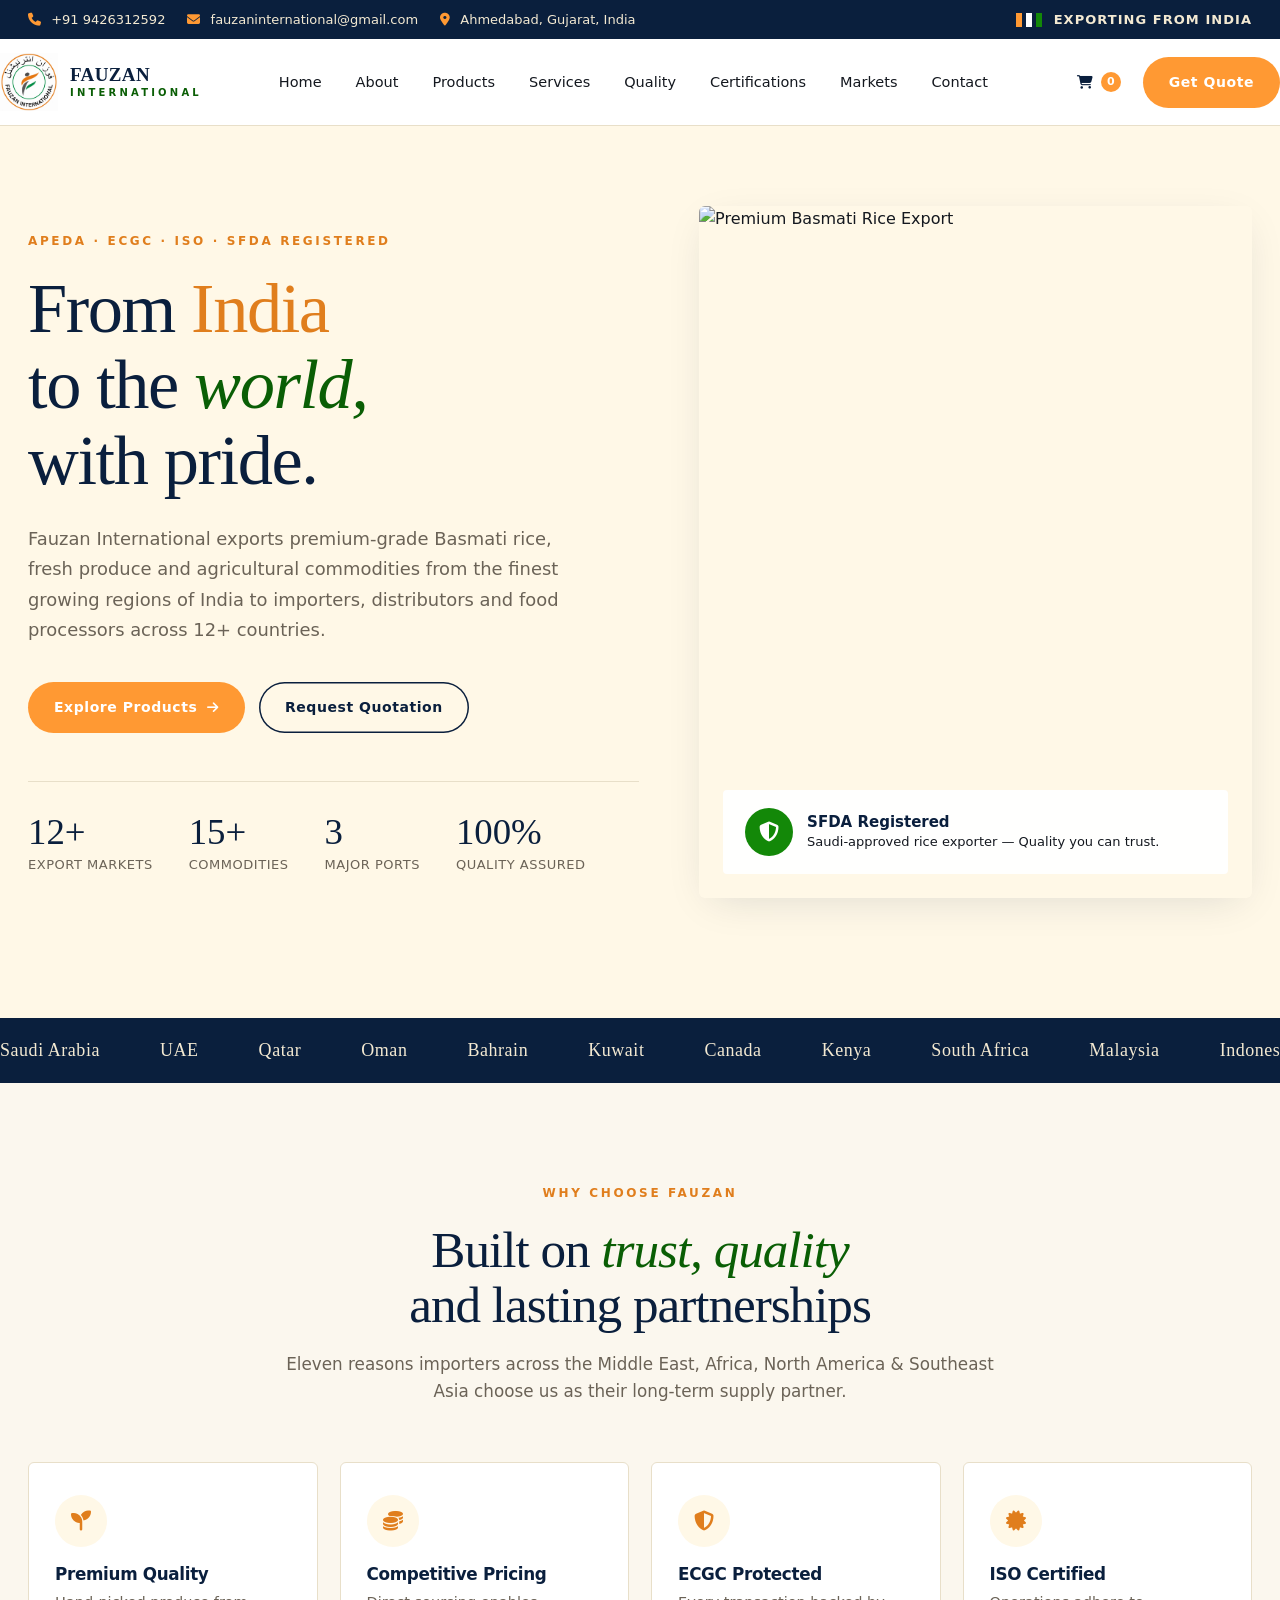
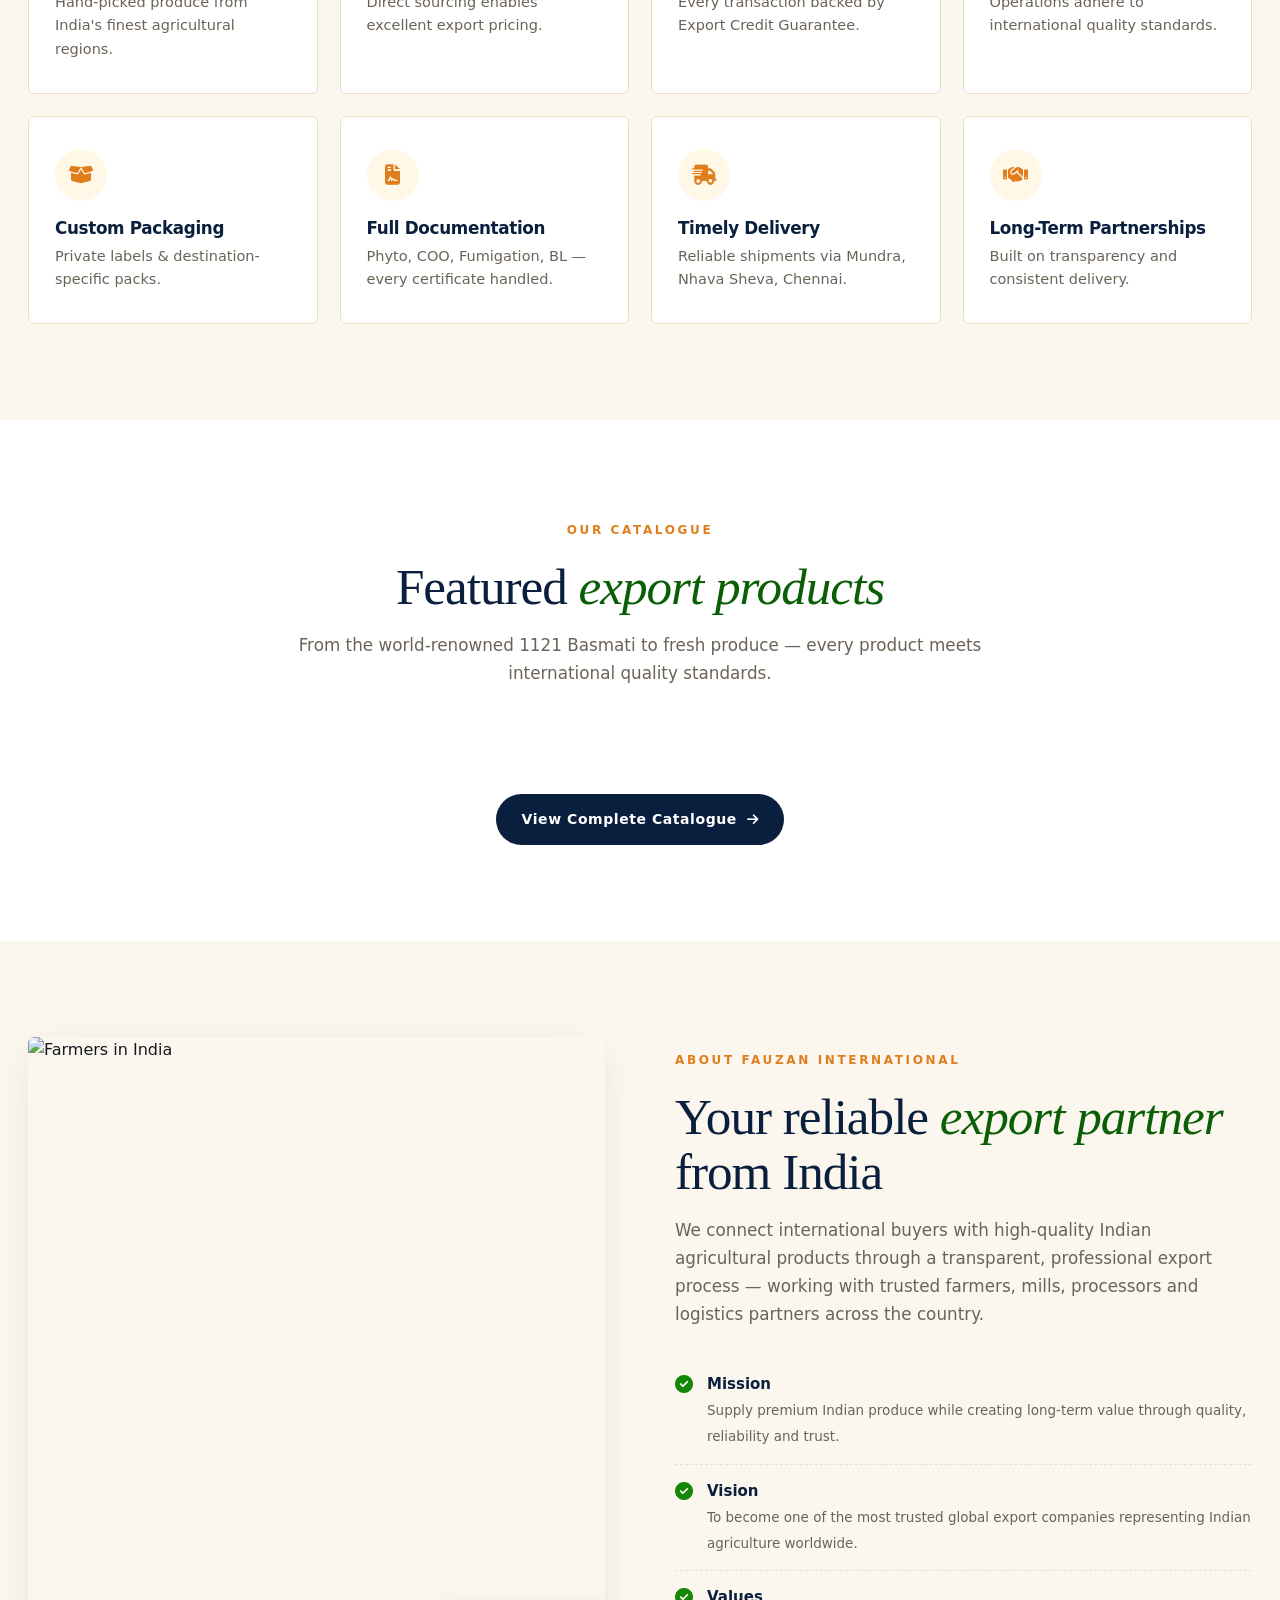
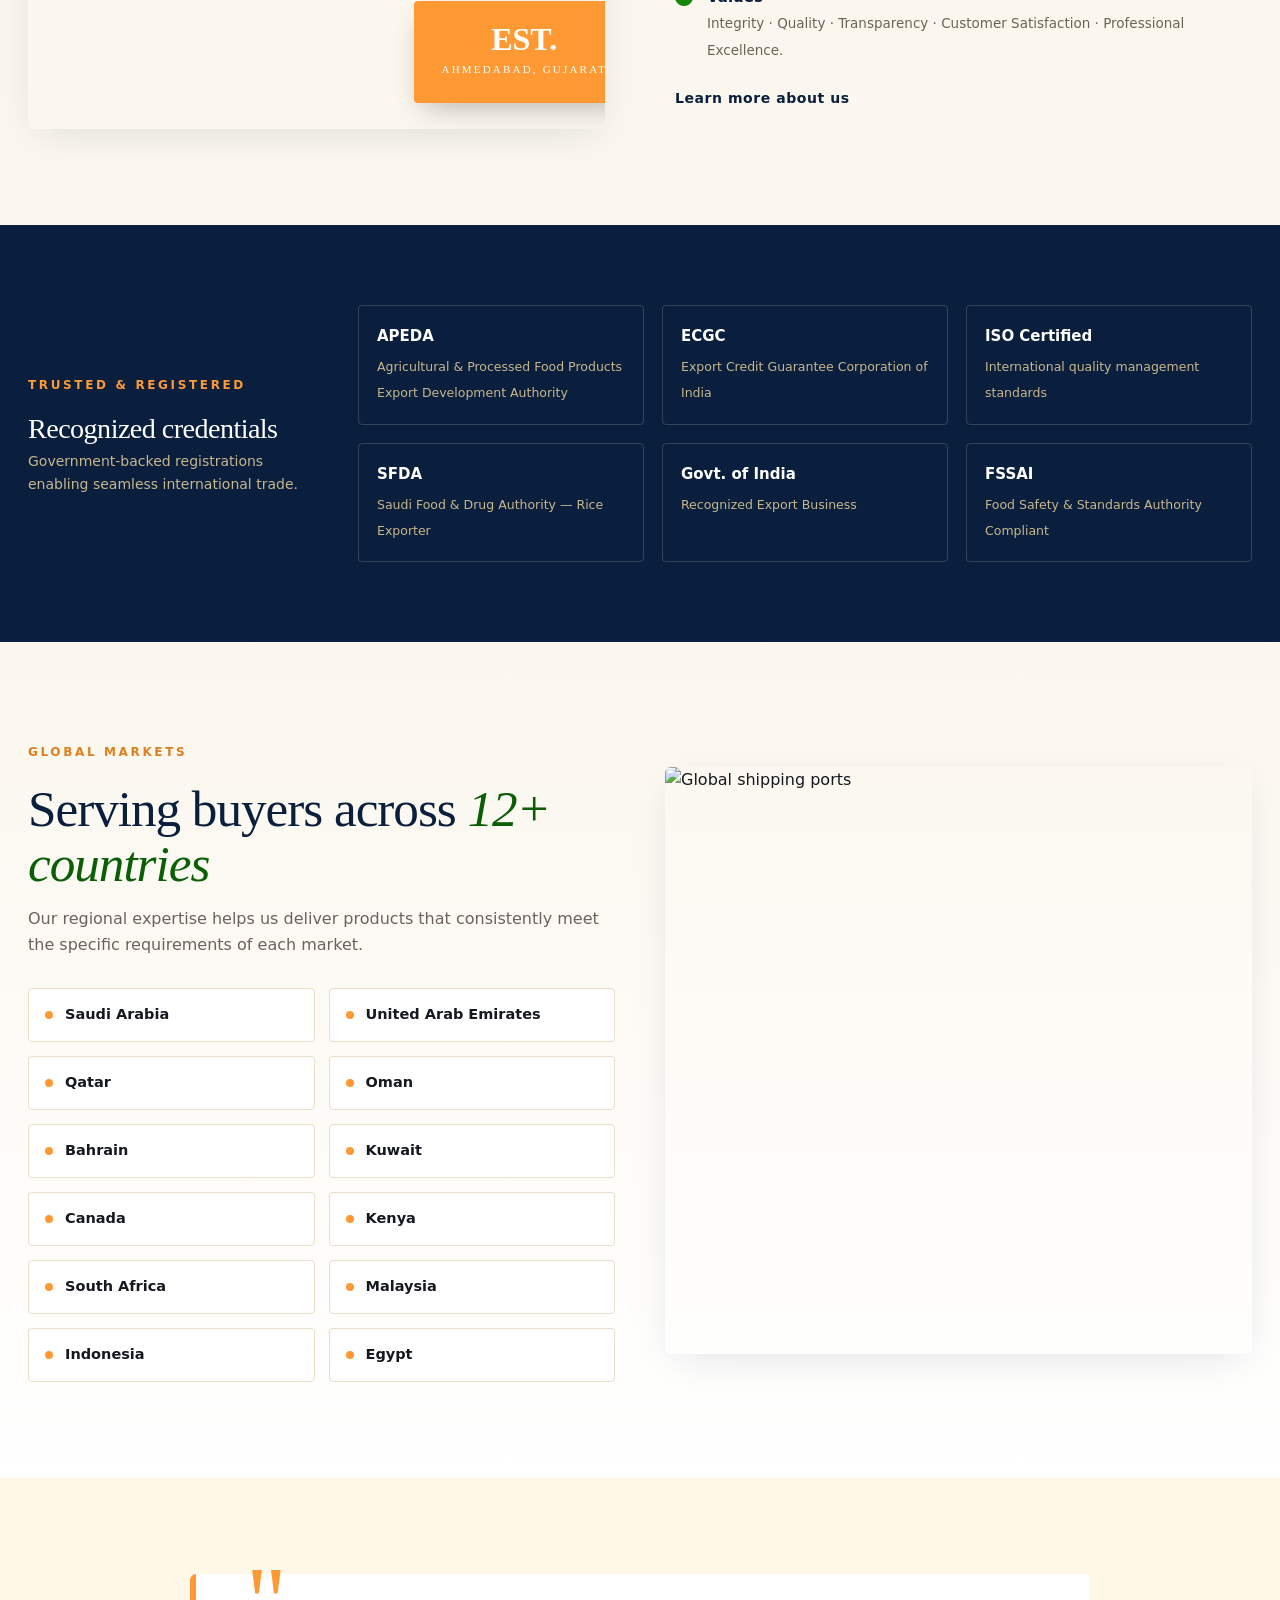
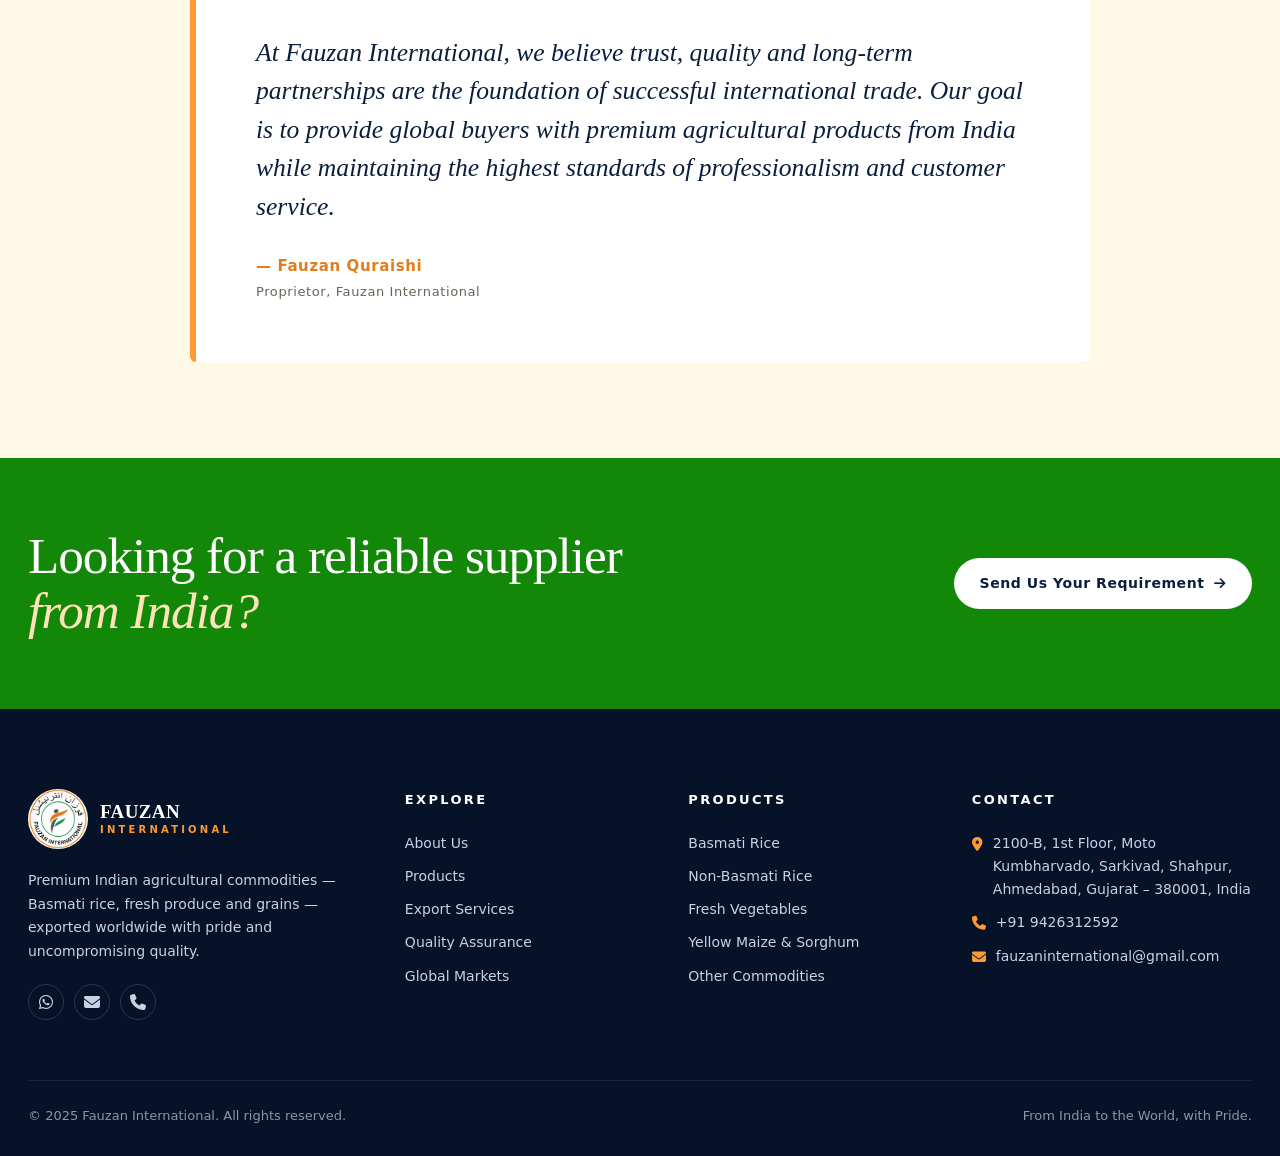
==== index.html @ 092c961b "Add files via upload" ====
<!DOCTYPE html>
<html lang="en">
<head>
<meta charset="UTF-8" />
<meta name="viewport" content="width=device-width, initial-scale=1.0" />
<title>Fauzan International — From India to the World, with Pride</title>
<meta name="description" content="Premium Indian agricultural commodities exporter — Basmati Rice, Onions, Maize, Sorghum, Chilli & more. APEDA, ECGC, ISO & SFDA registered." />
<link rel="icon" href="/logo.png" type="image/png" />
<link rel="preconnect" href="https://fonts.googleapis.com" />
<link rel="preconnect" href="https://fonts.gstatic.com" crossorigin />
<link rel="stylesheet" href="https://fonts.googleapis.com/css2?family=Fraunces:ital,opsz,wght@0,9..144,300..700;1,9..144,300..700&family=Outfit:wght@300;400;500;600;700&display=swap" />
<link rel="stylesheet" href="https://cdnjs.cloudflare.com/ajax/libs/font-awesome/6.5.1/css/all.min.css" />
<link rel="stylesheet" href="style.css" />
</head>
<body>

<!-- ============ TOP BAR ============ -->
<div class="topbar">
  <div class="container">
    <div class="topbar-info">
      <span><i class="fa-solid fa-phone"></i> +91 9426312592</span>
      <span><i class="fa-solid fa-envelope"></i> fauzaninternational@gmail.com</span>
      <span class="hide-sm"><i class="fa-solid fa-location-dot"></i> Ahmedabad, Gujarat, India</span>
    </div>
    <div class="topbar-flag">
      <span class="tri s"></span><span class="tri w"></span><span class="tri g"></span>
      <span style="margin-left:8px">EXPORTING FROM INDIA</span>
    </div>
  </div>
</div>

<!-- ============ HEADER ============ -->
<header class="header" data-testid="site-header">
  <nav class="nav container" aria-label="Primary">
    <a class="brand" href="index.html" data-testid="brand-link">
      <img src="logo.png" alt="Fauzan International Logo" />
      <span class="brand-text">
        <strong>FAUZAN</strong>
        <small>INTERNATIONAL</small>
      </span>
    </a>
    <ul class="nav-links" data-testid="nav-links">
      <li><a href="index.html" data-testid="nav-home">Home</a></li>
      <li><a href="about.html" data-testid="nav-about">About</a></li>
      <li><a href="products.html" data-testid="nav-products">Products</a></li>
      <li><a href="services.html" data-testid="nav-services">Services</a></li>
      <li><a href="quality.html" data-testid="nav-quality">Quality</a></li>
      <li><a href="certifications.html" data-testid="nav-certifications">Certifications</a></li>
      <li><a href="markets.html" data-testid="nav-markets">Markets</a></li>
      <li><a href="contact.html" data-testid="nav-contact">Contact</a></li>
    </ul>
    <div class="nav-cta">
      <a class="cart-btn" href="cart.html" data-testid="cart-link" aria-label="Cart">
        <i class="fa-solid fa-cart-shopping"></i>
        <span class="cart-count" data-cart-count>0</span>
      </a>
      <a href="contact.html" class="btn btn-primary" data-testid="header-cta">Get Quote</a>
      <button class="hamburger" aria-label="Open menu" data-testid="menu-toggle"><i class="fa-solid fa-bars"></i></button>
    </div>
  </nav>
</header>

<!-- ============ HERO ============ -->
<section class="hero" data-testid="hero-section">
  <div class="container hero-grid">
    <div class="reveal in">
      <span class="eyebrow">APEDA · ECGC · ISO · SFDA Registered</span>
      <h1>
        From <span class="under">India</span><br/>
        to the <span class="accent">world,</span><br/>
        with pride.
      </h1>
      <p class="hero-lead">
        Fauzan International exports premium-grade Basmati rice, fresh produce
        and agricultural commodities from the finest growing regions of India to importers,
        distributors and food processors across 12+ countries.
      </p>
      <div class="hero-actions">
        <a href="products.html" class="btn btn-primary" data-testid="hero-products-btn">
          Explore Products <i class="fa-solid fa-arrow-right"></i>
        </a>
        <a href="contact.html" class="btn btn-outline" data-testid="hero-quote-btn">
          Request Quotation
        </a>
      </div>
      <div class="hero-stats">
        <div class="stat"><strong>12+</strong><span>EXPORT MARKETS</span></div>
        <div class="stat"><strong>15+</strong><span>COMMODITIES</span></div>
        <div class="stat"><strong>3</strong><span>MAJOR PORTS</span></div>
        <div class="stat"><strong>100%</strong><span>QUALITY ASSURED</span></div>
      </div>
    </div>
    <div class="hero-visual reveal in">
      <img src="https://images.unsplash.com/photo-1586201375761-83865001e31c?w=900&q=80&auto=format&fit=crop" alt="Premium Basmati Rice Export" />
      <div class="hero-badge">
        <div class="seal"><i class="fa-solid fa-shield-halved"></i></div>
        <p><strong>SFDA Registered</strong>Saudi-approved rice exporter — Quality you can trust.</p>
      </div>
    </div>
  </div>
</section>

<!-- ============ MARQUEE ============ -->
<div class="hero-marquee" aria-hidden="true">
  <div class="hero-marquee-track">
    <span>Saudi Arabia</span><span>UAE</span><span>Qatar</span><span>Oman</span><span>Bahrain</span>
    <span>Kuwait</span><span>Canada</span><span>Kenya</span><span>South Africa</span><span>Malaysia</span>
    <span>Indonesia</span><span>Egypt</span>
    <span>Saudi Arabia</span><span>UAE</span><span>Qatar</span><span>Oman</span><span>Bahrain</span>
    <span>Kuwait</span><span>Canada</span><span>Kenya</span><span>South Africa</span><span>Malaysia</span>
    <span>Indonesia</span><span>Egypt</span>
  </div>
</div>

<!-- ============ WHY CHOOSE US ============ -->
<section data-testid="why-section">
  <div class="container">
    <div class="section-head reveal">
      <span class="eyebrow">Why Choose Fauzan</span>
      <h2>Built on <span class="italic-accent">trust, quality</span><br/>and lasting partnerships</h2>
      <p>Eleven reasons importers across the Middle East, Africa, North America & Southeast Asia choose us as their long-term supply partner.</p>
    </div>
    <div class="features">
      <div class="feature reveal"><div class="feature-icon"><i class="fa-solid fa-seedling"></i></div><h4>Premium Quality</h4><p>Hand-picked produce from India's finest agricultural regions.</p></div>
      <div class="feature reveal"><div class="feature-icon"><i class="fa-solid fa-coins"></i></div><h4>Competitive Pricing</h4><p>Direct sourcing enables excellent export pricing.</p></div>
      <div class="feature reveal"><div class="feature-icon"><i class="fa-solid fa-shield-halved"></i></div><h4>ECGC Protected</h4><p>Every transaction backed by Export Credit Guarantee.</p></div>
      <div class="feature reveal"><div class="feature-icon"><i class="fa-solid fa-certificate"></i></div><h4>ISO Certified</h4><p>Operations adhere to international quality standards.</p></div>
      <div class="feature reveal"><div class="feature-icon"><i class="fa-solid fa-box-open"></i></div><h4>Custom Packaging</h4><p>Private labels & destination-specific packs.</p></div>
      <div class="feature reveal"><div class="feature-icon"><i class="fa-solid fa-file-contract"></i></div><h4>Full Documentation</h4><p>Phyto, COO, Fumigation, BL — every certificate handled.</p></div>
      <div class="feature reveal"><div class="feature-icon"><i class="fa-solid fa-truck-fast"></i></div><h4>Timely Delivery</h4><p>Reliable shipments via Mundra, Nhava Sheva, Chennai.</p></div>
      <div class="feature reveal"><div class="feature-icon"><i class="fa-solid fa-handshake"></i></div><h4>Long-Term Partnerships</h4><p>Built on transparency and consistent delivery.</p></div>
    </div>
  </div>
</section>

<!-- ============ FEATURED PRODUCTS ============ -->
<section style="background:#fff" data-testid="featured-products-section">
  <div class="container">
    <div class="section-head reveal">
      <span class="eyebrow">Our Catalogue</span>
      <h2>Featured <span class="italic-accent">export products</span></h2>
      <p>From the world-renowned 1121 Basmati to fresh produce — every product meets international quality standards.</p>
    </div>
    <div class="products-grid" id="featured-products"></div>
    <div style="text-align:center;margin-top:50px">
      <a href="products.html" class="btn btn-dark" data-testid="view-all-products">
        View Complete Catalogue <i class="fa-solid fa-arrow-right"></i>
      </a>
    </div>
  </div>
</section>

<!-- ============ ABOUT TEASER ============ -->
<section data-testid="about-teaser">
  <div class="container">
    <div class="about-teaser">
      <div class="about-img reveal">
        <img src="https://images.unsplash.com/photo-1625246333195-78d9c38ad449?w=900&q=80&auto=format&fit=crop" alt="Farmers in India" />
        <div class="about-stamp"><strong>EST.</strong><span>Ahmedabad, Gujarat</span></div>
      </div>
      <div class="reveal">
        <span class="eyebrow">About Fauzan International</span>
        <h2>Your reliable <span class="italic-accent">export partner</span> from India</h2>
        <p style="color:var(--muted);font-size:1.05rem;margin-top:18px">
          We connect international buyers with high-quality Indian agricultural products through
          a transparent, professional export process — working with trusted farmers, mills,
          processors and logistics partners across the country.
        </p>
        <ul class="value-list">
          <li><i class="fa-solid fa-circle-check"></i><div><strong>Mission</strong><small>Supply premium Indian produce while creating long-term value through quality, reliability and trust.</small></div></li>
          <li><i class="fa-solid fa-circle-check"></i><div><strong>Vision</strong><small>To become one of the most trusted global export companies representing Indian agriculture worldwide.</small></div></li>
          <li><i class="fa-solid fa-circle-check"></i><div><strong>Values</strong><small>Integrity · Quality · Transparency · Customer Satisfaction · Professional Excellence.</small></div></li>
        </ul>
        <a href="about.html" class="btn btn-ghost" data-testid="learn-more-about">Learn more about us</a>
      </div>
    </div>
  </div>
</section>

<!-- ============ CERTIFICATIONS STRIP ============ -->
<section class="certifications-strip" data-testid="certifications-strip" style="padding:80px 0">
  <div class="container">
    <div class="cert-title reveal">
      <span class="eyebrow" style="color:var(--saffron)">Trusted & Registered</span>
      <h3>Recognized credentials</h3>
      <p>Government-backed registrations enabling seamless international trade.</p>
    </div>
    <div class="cert-items">
      <div class="cert-item reveal"><strong>APEDA</strong><span>Agricultural & Processed Food Products Export Development Authority</span></div>
      <div class="cert-item reveal"><strong>ECGC</strong><span>Export Credit Guarantee Corporation of India</span></div>
      <div class="cert-item reveal"><strong>ISO Certified</strong><span>International quality management standards</span></div>
      <div class="cert-item reveal"><strong>SFDA</strong><span>Saudi Food & Drug Authority — Rice Exporter</span></div>
      <div class="cert-item reveal"><strong>Govt. of India</strong><span>Recognized Export Business</span></div>
      <div class="cert-item reveal"><strong>FSSAI</strong><span>Food Safety & Standards Authority Compliant</span></div>
    </div>
  </div>
</section>

<!-- ============ MARKETS ============ -->
<section class="markets-section" data-testid="markets-section">
  <div class="container">
    <div class="markets-grid">
      <div class="reveal">
        <span class="eyebrow">Global Markets</span>
        <h2>Serving buyers across <span class="italic-accent">12+ countries</span></h2>
        <p style="color:var(--muted);margin-top:14px">
          Our regional expertise helps us deliver products that consistently meet
          the specific requirements of each market.
        </p>
        <div class="markets-list">
          <div class="market-item"><span class="dot"></span> Saudi Arabia</div>
          <div class="market-item"><span class="dot"></span> United Arab Emirates</div>
          <div class="market-item"><span class="dot"></span> Qatar</div>
          <div class="market-item"><span class="dot"></span> Oman</div>
          <div class="market-item"><span class="dot"></span> Bahrain</div>
          <div class="market-item"><span class="dot"></span> Kuwait</div>
          <div class="market-item"><span class="dot"></span> Canada</div>
          <div class="market-item"><span class="dot"></span> Kenya</div>
          <div class="market-item"><span class="dot"></span> South Africa</div>
          <div class="market-item"><span class="dot"></span> Malaysia</div>
          <div class="market-item"><span class="dot"></span> Indonesia</div>
          <div class="market-item"><span class="dot"></span> Egypt</div>
        </div>
      </div>
      <div class="markets-visual reveal">
        <img src="https://images.unsplash.com/photo-1494412651409-8963ce7935a7?w=900&q=80&auto=format&fit=crop" alt="Global shipping ports" />
      </div>
    </div>
  </div>
</section>

<!-- ============ PROPRIETOR QUOTE ============ -->
<section class="proprietor" data-testid="proprietor-section">
  <div class="container">
    <div class="proprietor-card reveal">
      <span class="quote-mark">"</span>
      <blockquote>
        At Fauzan International, we believe trust, quality and long-term partnerships are
        the foundation of successful international trade. Our goal is to provide global
        buyers with premium agricultural products from India while maintaining the highest
        standards of professionalism and customer service.
      </blockquote>
      <cite>— Fauzan Quraishi<small>Proprietor, Fauzan International</small></cite>
    </div>
  </div>
</section>

<!-- ============ CTA ============ -->
<section class="cta-banner" data-testid="cta-banner">
  <div class="container">
    <h2>Looking for a reliable supplier <em>from India?</em></h2>
    <a href="contact.html" class="btn btn-primary" data-testid="cta-quote-btn">
      Send Us Your Requirement <i class="fa-solid fa-arrow-right"></i>
    </a>
  </div>
</section>

<!-- ============ FOOTER ============ -->
<footer class="footer" data-testid="footer">
  <div class="container">
    <div class="footer-grid">
      <div>
        <a class="brand" href="index.html">
          <img src="logo.png" alt="Fauzan" />
          <span class="brand-text"><strong style="color:#fff">FAUZAN</strong><small style="color:var(--saffron)">INTERNATIONAL</small></span>
        </a>
        <p class="footer-about">
          Premium Indian agricultural commodities — Basmati rice, fresh produce
          and grains — exported worldwide with pride and uncompromising quality.
        </p>
        <div class="socials" style="margin-top:20px">
          <a href="https://wa.me/919426312592" target="_blank" aria-label="WhatsApp"><i class="fa-brands fa-whatsapp"></i></a>
          <a href="mailto:fauzaninternational@gmail.com" aria-label="Email"><i class="fa-solid fa-envelope"></i></a>
          <a href="tel:+919426312592" aria-label="Phone"><i class="fa-solid fa-phone"></i></a>
        </div>
      </div>
      <div>
        <h5>Explore</h5>
        <ul>
          <li><a href="about.html">About Us</a></li>
          <li><a href="products.html">Products</a></li>
          <li><a href="services.html">Export Services</a></li>
          <li><a href="quality.html">Quality Assurance</a></li>
          <li><a href="markets.html">Global Markets</a></li>
        </ul>
      </div>
      <div>
        <h5>Products</h5>
        <ul>
          <li><a href="products.html#basmati">Basmati Rice</a></li>
          <li><a href="products.html#non-basmati">Non-Basmati Rice</a></li>
          <li><a href="products.html#vegetables">Fresh Vegetables</a></li>
          <li><a href="products.html#grains">Yellow Maize & Sorghum</a></li>
          <li><a href="products.html">Other Commodities</a></li>
        </ul>
      </div>
      <div>
        <h5>Contact</h5>
        <ul class="footer-contact">
          <li><i class="fa-solid fa-location-dot"></i><span>2100-B, 1st Floor, Moto Kumbharvado, Sarkivad, Shahpur, Ahmedabad, Gujarat – 380001, India</span></li>
          <li><i class="fa-solid fa-phone"></i><a href="tel:+919426312592">+91 9426312592</a></li>
          <li><i class="fa-solid fa-envelope"></i><a href="mailto:fauzaninternational@gmail.com">fauzaninternational@gmail.com</a></li>
        </ul>
      </div>
    </div>
    <div class="footer-bottom">
      <span>© 2025 Fauzan International. All rights reserved.</span>
      <span>From India to the World, with Pride.</span>
    </div>
  </div>
</footer>

<script src="js/main.js"></script>
<script>renderProducts("featured-products", "all", 6);</script>
</body>
</html>
---- style.css ----
/* =========================================================
   FAUZAN INTERNATIONAL — Premium Indian Exports
   Design: Bold Indian heritage (saffron / white / green)
   ========================================================= */

:root {
  --saffron: #FF9933;
  --saffron-dark: #e07e1d;
  --green: #138808;
  --green-dark: #0a5e05;
  --navy: #0a1f3d;
  --ink: #14181f;
  --cream: #FFF8E7;
  --paper: #FBF7EE;
  --line: #E8DFC9;
  --muted: #6b6357;
  --gold: #C9A24B;

  --font-display: \"Fraunces\", \"Playfair Display\", Georgia, serif;
  --font-body: \"Outfit\", \"Inter\", system-ui, -apple-system, sans-serif;

  --radius: 4px;
  --shadow: 0 10px 40px -12px rgba(10,31,61,.15);
  --transition: 220ms cubic-bezier(.2,.7,.2,1);
}

* { box-sizing: border-box; margin: 0; padding: 0; }

html { scroll-behavior: smooth; }

body {
  font-family: var(--font-body);
  font-size: 16px;
  line-height: 1.65;
  color: var(--ink);
  background: var(--paper);
  -webkit-font-smoothing: antialiased;
  overflow-x: hidden;
}

img { max-width: 100%; display: block; }
a { color: inherit; text-decoration: none; transition: color var(--transition); }
button { font-family: inherit; cursor: pointer; border: none; background: none; }

::selection { background: var(--saffron); color: #fff; }

/* ---------- Layout ---------- */
.container {
  width: 100%;
  max-width: 1280px;
  margin: 0 auto;
  padding: 0 28px;
}

section { padding: 96px 0; position: relative; }
@media (max-width: 768px) { section { padding: 64px 0; } }

/* ---------- Typography ---------- */
h1, h2, h3, h4 {
  font-family: var(--font-display);
  font-weight: 500;
  line-height: 1.08;
  letter-spacing: -0.02em;
  color: var(--navy);
}

h1 { font-size: clamp(2.5rem, 5.5vw, 4.5rem); font-weight: 400; }
h2 { font-size: clamp(2rem, 4vw, 3.25rem); }
h3 { font-size: clamp(1.4rem, 2.2vw, 1.85rem); }
h4 { font-size: 1.2rem; }

.eyebrow {
  display: inline-flex;
  align-items: center;
  gap: 10px;
  font-family: var(--font-body);
  font-size: 12px;
  letter-spacing: 0.22em;
  text-transform: uppercase;
  color: var(--saffron-dark);
  font-weight: 600;
  margin-bottom: 18px;
}
.eyebrow::before {
  content: \"\";
  width: 28px; height: 1px;
  background: var(--saffron);
}

.italic-accent {
  font-family: var(--font-display);
  font-style: italic;
  color: var(--green-dark);
  font-weight: 400;
}

/* ---------- Top Bar ---------- */
.topbar {
  background: var(--navy);
  color: #f3e9d2;
  font-size: 13px;
  padding: 9px 0;
}
.topbar .container {
  display: flex; justify-content: space-between; align-items: center;
  gap: 20px; flex-wrap: wrap;
}
.topbar a { color: #f3e9d2; }
.topbar a:hover { color: var(--saffron); }
.topbar-info { display: flex; gap: 22px; flex-wrap: wrap; }
.topbar-info span i { color: var(--saffron); margin-right: 6px; }
.topbar-flag {
  display: inline-flex; gap: 4px; align-items: center;
  font-weight: 600; letter-spacing: 0.08em;
}
.tri { display: inline-block; width: 6px; height: 14px; }
.tri.s { background: var(--saffron); }
.tri.w { background: #fff; }
.tri.g { background: var(--green); }

/* ---------- Header / Nav ---------- */
.header {
  position: sticky; top: 0; z-index: 100;
  background: #fff;
  border-bottom: 1px solid var(--line);
  transition: box-shadow var(--transition);
}
.header.scrolled { box-shadow: 0 6px 24px -10px rgba(10,31,61,.15); }
.nav {
  display: flex; align-items: center; justify-content: space-between;
  padding: 14px 0; gap: 30px;
}
.brand {
  display: flex; align-items: center; gap: 12px;
  font-family: var(--font-display);
}
.brand img { width: 58px; height: 58px; object-fit: contain; }
.brand-text {
  display: flex; flex-direction: column; line-height: 1;
}
.brand-text strong {
  font-size: 19px; letter-spacing: 0.02em; color: var(--navy);
  font-weight: 600;
}
.brand-text small {
  font-size: 10px; letter-spacing: 0.32em;
  color: var(--green-dark); text-transform: uppercase;
  margin-top: 4px; font-family: var(--font-body); font-weight: 600;
}

.nav-links {
  display: flex; gap: 6px; align-items: center; list-style: none;
}
.nav-links a {
  padding: 10px 14px;
  font-size: 14.5px;
  font-weight: 500;
  color: var(--ink);
  position: relative;
  border-radius: var(--radius);
}
.nav-links a::after {
  content: \"\";
  position: absolute; left: 14px; right: 14px; bottom: 4px;
  height: 2px; background: var(--saffron);
  transform: scaleX(0); transform-origin: left;
  transition: transform var(--transition);
}
.nav-links a:hover::after,
.nav-links a.active::after { transform: scaleX(1); }
.nav-links a.active { color: var(--saffron-dark); }

.nav-cta {
  display: flex; align-items: center; gap: 10px;
}
.cart-btn {
  position: relative; padding: 10px 12px;
  display: inline-flex; align-items: center; gap: 8px;
  font-weight: 600; font-size: 14px;
  color: var(--navy);
}
.cart-count {
  background: var(--saffron); color: #fff;
  font-size: 11px; font-weight: 700;
  min-width: 20px; height: 20px; padding: 0 6px;
  border-radius: 999px;
  display: inline-flex; align-items: center; justify-content: center;
}
.hamburger {
  display: none;
  width: 42px; height: 42px;
  align-items: center; justify-content: center;
  border: 1px solid var(--line); border-radius: var(--radius);
}

/* ---------- Buttons ---------- */
.btn {
  display: inline-flex; align-items: center; gap: 10px;
  padding: 14px 26px;
  font-size: 14px; font-weight: 600;
  letter-spacing: 0.04em;
  border-radius: 999px;
  transition: transform var(--transition), box-shadow var(--transition), background var(--transition);
  white-space: nowrap;
}
.btn i { font-size: 13px; transition: transform var(--transition); }
.btn:hover i { transform: translateX(4px); }
.btn-primary { background: var(--saffron); color: #fff; }
.btn-primary:hover { background: var(--saffron-dark); transform: translateY(-2px); box-shadow: 0 12px 28px -10px rgba(255,153,51,.55); }
.btn-dark { background: var(--navy); color: #fff; }
.btn-dark:hover { background: #051428; transform: translateY(-2px); }
.btn-green { background: var(--green); color: #fff; }
.btn-green:hover { background: var(--green-dark); transform: translateY(-2px); box-shadow: 0 12px 28px -10px rgba(19,136,8,.45); }
.btn-outline {
  background: transparent;
  color: var(--navy);
  box-shadow: inset 0 0 0 1.5px var(--navy);
}
.btn-outline:hover { background: var(--navy); color: #fff; }
.btn-ghost { padding: 10px 0; color: var(--navy); }
.btn-ghost::after {
  content: \"→\"; margin-left: 10px;
  transition: transform var(--transition);
}
.btn-ghost:hover { color: var(--saffron-dark); }
.btn-ghost:hover::after { transform: translateX(6px); }

/* ---------- Hero ---------- */
.hero {
  position: relative;
  background: var(--cream);
  overflow: hidden;
  padding: 80px 0 120px;
}
.hero::before {
  content: \"\"; position: absolute; inset: 0;
  background-image:
    radial-gradient(circle at 12% 18%, rgba(255,153,51,.12), transparent 40%),
    radial-gradient(circle at 92% 82%, rgba(19,136,8,.12), transparent 45%);
  pointer-events: none;
}
.hero-grid {
  position: relative;
  display: grid; grid-template-columns: 1.05fr .95fr;
  gap: 60px; align-items: center;
}
@media (max-width: 960px) { .hero-grid { grid-template-columns: 1fr; gap: 40px; } }

.hero h1 span.accent {
  font-family: var(--font-display);
  font-style: italic;
  color: var(--green-dark);
  font-weight: 400;
}
.hero h1 span.under {
  display: inline-block;
  position: relative;
  color: var(--saffron-dark);
}
.hero h1 span.under::after {
  content: \"\";
  position: absolute; left: 0; right: 0; bottom: -4px;
  height: 6px;
  background: var(--saffron);
  border-radius: 4px;
  transform-origin: left;
  animation: drawLine 1.2s ease forwards .4s;
  transform: scaleX(0);
}
@keyframes drawLine { to { transform: scaleX(1); } }

.hero-lead {
  font-size: clamp(1.05rem, 1.4vw, 1.18rem);
  color: var(--muted);
  max-width: 540px;
  margin: 26px 0 36px;
  line-height: 1.7;
}
.hero-actions { display: flex; gap: 14px; flex-wrap: wrap; }

.hero-stats {
  display: flex; gap: 36px; margin-top: 48px;
  padding-top: 32px; border-top: 1px solid var(--line);
  flex-wrap: wrap;
}
.stat strong {
  display: block;
  font-family: var(--font-display);
  font-size: 2.3rem;
  color: var(--navy);
  font-weight: 500;
  line-height: 1;
}
.stat span { font-size: 13px; color: var(--muted); letter-spacing: 0.04em; }

.hero-visual {
  position: relative;
  aspect-ratio: 4/5;
  border-radius: 6px;
  overflow: hidden;
  box-shadow: var(--shadow);
}
.hero-visual img { width: 100%; height: 100%; object-fit: cover; }
.hero-visual::after {
  content: \"\";
  position: absolute; inset: 0;
  background: linear-gradient(180deg, transparent 55%, rgba(10,31,61,.55));
}
.hero-badge {
  position: absolute; bottom: 24px; left: 24px; right: 24px;
  background: rgba(255,255,255,.95);
  backdrop-filter: blur(8px);
  padding: 18px 22px; border-radius: 4px;
  display: flex; gap: 14px; align-items: center;
  z-index: 2;
}
.hero-badge .seal {
  width: 48px; height: 48px;
  border-radius: 50%;
  background: var(--green);
  display: grid; place-items: center;
  color: #fff; font-size: 20px;
}
.hero-badge p { font-size: 13px; line-height: 1.4; color: var(--ink); }
.hero-badge p strong { color: var(--navy); display: block; font-size: 15px; }

.hero-marquee {
  position: relative;
  background: var(--navy);
  color: #f3e9d2;
  padding: 18px 0;
  overflow: hidden;
}
.hero-marquee-track {
  display: flex; gap: 60px;
  white-space: nowrap;
  animation: marquee 38s linear infinite;
}
.hero-marquee span {
  font-family: var(--font-display);
  font-size: 18px;
  letter-spacing: 0.03em;
  display: inline-flex; align-items: center; gap: 60px;
}
.hero-marquee span::after {
  content: \"✦\"; color: var(--saffron); font-size: 14px;
}
@keyframes marquee {
  from { transform: translateX(0); }
  to { transform: translateX(-50%); }
}

/* ---------- Section Heading ---------- */
.section-head {
  max-width: 740px;
  margin: 0 auto 56px;
  text-align: center;
}
.section-head.left { margin-left: 0; text-align: left; }
.section-head p {
  margin-top: 18px; color: var(--muted);
  font-size: 1.05rem;
}

/* ---------- Feature Grid (Why Choose) ---------- */
.features {
  display: grid; grid-template-columns: repeat(4, 1fr); gap: 22px;
}
@media (max-width: 900px) { .features { grid-template-columns: repeat(2, 1fr); } }
@media (max-width: 520px) { .features { grid-template-columns: 1fr; } }

.feature {
  background: #fff;
  padding: 32px 26px;
  border: 1px solid var(--line);
  border-radius: 6px;
  transition: transform var(--transition), border-color var(--transition);
  position: relative;
}
.feature:hover {
  transform: translateY(-6px);
  border-color: var(--saffron);
}
.feature-icon {
  width: 52px; height: 52px;
  display: grid; place-items: center;
  background: var(--cream);
  border-radius: 50%;
  color: var(--saffron-dark);
  font-size: 20px;
  margin-bottom: 18px;
}
.feature h4 { font-family: var(--font-body); font-weight: 600; font-size: 1.05rem; color: var(--navy); margin-bottom: 8px; }
.feature p { font-size: 14.5px; color: var(--muted); line-height: 1.6; }

/* ---------- Products ---------- */
.products-grid {
  display: grid; grid-template-columns: repeat(3, 1fr); gap: 28px;
}
@media (max-width: 900px) { .products-grid { grid-template-columns: repeat(2, 1fr); } }
@media (max-width: 560px) { .products-grid { grid-template-columns: 1fr; } }

.product-card {
  background: #fff;
  border: 1px solid var(--line);
  border-radius: 6px;
  overflow: hidden;
  transition: transform var(--transition), box-shadow var(--transition);
  display: flex; flex-direction: column;
}
.product-card:hover {
  transform: translateY(-6px);
  box-shadow: var(--shadow);
}
.product-img {
  aspect-ratio: 4/3; overflow: hidden; position: relative;
}
.product-img img { width: 100%; height: 100%; object-fit: cover; transition: transform 600ms ease; }
.product-card:hover .product-img img { transform: scale(1.06); }
.product-tag {
  position: absolute; top: 14px; left: 14px;
  background: var(--green); color: #fff;
  padding: 4px 12px;
  font-size: 11px; letter-spacing: 0.12em;
  text-transform: uppercase; font-weight: 600;
  border-radius: 999px;
}
.product-body { padding: 22px 22px 24px; display: flex; flex-direction: column; flex: 1; }
.product-body h3 {
  font-family: var(--font-display); font-size: 1.35rem; margin-bottom: 6px;
}
.product-body .price {
  color: var(--saffron-dark); font-weight: 700; font-size: 15px;
  letter-spacing: 0.02em;
}
.product-body .price small { color: var(--muted); font-weight: 500; }
.product-body p.desc {
  color: var(--muted); font-size: 14px;
  margin: 10px 0 18px; line-height: 1.6;
}
.product-actions {
  margin-top: auto;
  display: flex; gap: 10px;
}
.product-actions .btn { flex: 1; padding: 12px 16px; font-size: 13px; justify-content: center; }
.product-actions .add-cart {
  background: var(--green); color: #fff; border-radius: 999px;
}
.product-actions .add-cart:hover { background: var(--green-dark); transform: translateY(-2px); }
.product-actions .quote {
  background: transparent; color: var(--navy);
  box-shadow: inset 0 0 0 1.5px var(--navy);
  border-radius: 999px;
}
.product-actions .quote:hover { background: var(--navy); color: #fff; }

/* Filter chips */
.filters {
  display: flex; gap: 10px; flex-wrap: wrap; justify-content: center;
  margin-bottom: 40px;
}
.chip {
  padding: 9px 18px; border-radius: 999px;
  background: #fff; border: 1px solid var(--line);
  font-size: 13px; font-weight: 600; color: var(--navy);
  transition: all var(--transition);
}
.chip.active, .chip:hover {
  background: var(--navy); color: #fff; border-color: var(--navy);
}

/* ---------- Markets Map ---------- */
.markets-section {
  background: linear-gradient(180deg, var(--paper) 0%, #fff 100%);
}
.markets-grid {
  display: grid; grid-template-columns: 1fr 1fr; gap: 50px; align-items: center;
}
@media (max-width: 900px) { .markets-grid { grid-template-columns: 1fr; } }
.markets-list {
  display: grid; grid-template-columns: 1fr 1fr; gap: 14px;
  margin-top: 30px;
}
.market-item {
  display: flex; align-items: center; gap: 12px;
  padding: 14px 16px;
  background: #fff; border: 1px solid var(--line); border-radius: 4px;
  font-weight: 600; font-size: 14.5px;
  transition: transform var(--transition);
}
.market-item:hover { transform: translateX(4px); border-color: var(--saffron); }
.market-item .dot {
  width: 8px; height: 8px; border-radius: 50%;
  background: var(--saffron); flex-shrink: 0;
}
.markets-visual {
  position: relative;
  border-radius: 6px; overflow: hidden;
  aspect-ratio: 1/1;
  box-shadow: var(--shadow);
}
.markets-visual img { width: 100%; height: 100%; object-fit: cover; }

/* ---------- Certifications ---------- */
.certifications-strip {
  background: var(--navy);
  color: #f3e9d2;
  padding: 60px 0;
}
.certifications-strip .container { display: flex; align-items: center; gap: 50px; flex-wrap: wrap; }
.cert-title {
  flex: 0 0 280px;
}
.cert-title h3 { color: #fff; }
.cert-title p { font-size: 14px; color: #c9b78c; margin-top: 6px; }
.cert-items {
  flex: 1;
  display: grid; grid-template-columns: repeat(3, 1fr); gap: 18px;
}
@media (max-width: 700px) { .cert-items { grid-template-columns: repeat(2, 1fr); } }
.cert-item {
  padding: 18px;
  border: 1px solid rgba(243,233,210,.18);
  border-radius: 4px;
  transition: all var(--transition);
}
.cert-item:hover { background: rgba(255,153,51,.1); border-color: var(--saffron); }
.cert-item strong { display: block; color: #fff; font-size: 15px; margin-bottom: 4px; }
.cert-item span { font-size: 12.5px; color: #c9b78c; }

/* ---------- About teaser ---------- */
.about-teaser {
  display: grid; grid-template-columns: 1fr 1fr; gap: 70px; align-items: center;
}
@media (max-width: 900px) { .about-teaser { grid-template-columns: 1fr; } }
.about-img {
  border-radius: 6px; overflow: hidden;
  aspect-ratio: 5/6;
  position: relative;
  box-shadow: var(--shadow);
}
.about-img img { width: 100%; height: 100%; object-fit: cover; }
.about-stamp {
  position: absolute; bottom: 26px; right: -30px;
  background: var(--saffron); color: #fff;
  padding: 22px 28px;
  border-radius: 4px;
  font-family: var(--font-display);
  text-align: center;
  box-shadow: 0 12px 30px -10px rgba(0,0,0,.3);
}
.about-stamp strong { display: block; font-size: 2rem; line-height: 1; }
.about-stamp span { font-size: 11px; letter-spacing: 0.2em; text-transform: uppercase; }

.value-list { margin-top: 30px; }
.value-list li {
  list-style: none; padding: 14px 0; border-bottom: 1px dashed var(--line);
  display: flex; gap: 14px; align-items: flex-start;
}
.value-list li:last-child { border-bottom: none; }
.value-list i { color: var(--green); margin-top: 4px; font-size: 18px; }
.value-list strong { display: block; color: var(--navy); font-size: 15px; }
.value-list small { color: var(--muted); font-size: 13.5px; }

/* ---------- CTA Banner ---------- */
.cta-banner {
  background: var(--green);
  color: #fff;
  padding: 70px 0;
  position: relative;
  overflow: hidden;
}
.cta-banner::before {
  content: \"\"; position: absolute; inset: 0;
  background-image:
    radial-gradient(circle at 15% 50%, rgba(255,153,51,.25), transparent 40%),
    radial-gradient(circle at 85% 50%, rgba(255,153,51,.18), transparent 40%);
}
.cta-banner .container {
  position: relative;
  display: flex; align-items: center; justify-content: space-between;
  gap: 40px; flex-wrap: wrap;
}
.cta-banner h2 { color: #fff; max-width: 620px; }
.cta-banner h2 em { font-style: italic; color: #FFE3B8; }
.cta-banner .btn-primary { background: #fff; color: var(--navy); }
.cta-banner .btn-primary:hover { background: var(--saffron); color: #fff; }

/* ---------- Testimonial / Proprietor ---------- */
.proprietor {
  background: var(--cream);
}
.proprietor-card {
  max-width: 900px; margin: 0 auto;
  background: #fff;
  padding: 60px;
  border-radius: 6px;
  border-left: 6px solid var(--saffron);
  position: relative;
}
.proprietor-card .quote-mark {
  position: absolute; top: -22px; left: 50px;
  font-family: var(--font-display);
  font-size: 100px;
  color: var(--saffron);
  line-height: 1;
}
@media (max-width: 700px) { .proprietor-card { padding: 40px 28px; } }
.proprietor-card blockquote {
  font-family: var(--font-display);
  font-size: clamp(1.2rem, 2vw, 1.6rem);
  line-height: 1.5;
  color: var(--navy);
  font-style: italic;
  font-weight: 400;
}
.proprietor-card cite {
  display: block; margin-top: 28px;
  font-style: normal; font-weight: 600;
  color: var(--saffron-dark); font-size: 15px;
  letter-spacing: 0.04em;
}
.proprietor-card cite small { display: block; color: var(--muted); font-weight: 500; font-size: 13px; margin-top: 2px; }

/* ---------- Footer ---------- */
.footer {
  background: #061227;
  color: #c8d2e2;
  padding: 80px 0 30px;
}
.footer-grid {
  display: grid; grid-template-columns: 1.4fr 1fr 1fr 1.2fr; gap: 50px;
}
@media (max-width: 900px) { .footer-grid { grid-template-columns: 1fr 1fr; } }
@media (max-width: 560px) { .footer-grid { grid-template-columns: 1fr; } }
.footer h5 {
  font-family: var(--font-body); font-weight: 600;
  color: #fff; font-size: 13px; letter-spacing: 0.18em;
  text-transform: uppercase; margin-bottom: 22px;
}
.footer ul { list-style: none; }
.footer ul li { margin-bottom: 10px; font-size: 14px; }
.footer ul li a:hover { color: var(--saffron); }
.footer .brand img { width: 60px; height: 60px; border-radius: 50%;}
.footer .brand-text strong { color: #fff; }
.footer-about { font-size: 14px; line-height: 1.7; margin-top: 20px; }
.footer-contact li { display: flex; gap: 10px; align-items: flex-start; }
.footer-contact i { color: var(--saffron); margin-top: 5px; }
.footer-bottom {
  margin-top: 60px; padding-top: 24px;
  border-top: 1px solid rgba(255,255,255,.08);
  display: flex; justify-content: space-between;
  font-size: 13px; color: #8896ad;
  flex-wrap: wrap; gap: 12px;
}
.socials { display: flex; gap: 10px; }
.socials a {
  width: 36px; height: 36px; border-radius: 50%;
  border: 1px solid rgba(255,255,255,.15);
  display: grid; place-items: center;
  transition: all var(--transition);
}
.socials a:hover { background: var(--saffron); border-color: var(--saffron); color: #fff; }

/* ---------- Page Header (inner pages) ---------- */
.page-header {
  background: linear-gradient(180deg, var(--cream) 0%, var(--paper) 100%);
  padding: 80px 0 60px;
  position: relative;
  overflow: hidden;
}
.page-header::before {
  content: \"\";
  position: absolute; inset: 0;
  background-image:
    radial-gradient(circle at 90% 10%, rgba(255,153,51,.15), transparent 35%),
    radial-gradient(circle at 5% 90%, rgba(19,136,8,.1), transparent 30%);
}
.page-header .container { position: relative; }
.breadcrumbs {
  font-size: 13px; letter-spacing: 0.06em;
  color: var(--muted); margin-bottom: 16px;
}
.breadcrumbs a { color: var(--saffron-dark); font-weight: 600; }
.breadcrumbs span { margin: 0 8px; opacity: 0.6; }
.page-header h1 {
  font-size: clamp(2.2rem, 4.5vw, 3.8rem);
  max-width: 800px;
}
.page-header p {
  max-width: 640px; margin-top: 18px;
  color: var(--muted); font-size: 1.05rem;
}

/* ---------- Forms ---------- */
.form-grid {
  display: grid; grid-template-columns: 1fr 1fr; gap: 20px;
}
@media (max-width: 700px) { .form-grid { grid-template-columns: 1fr; } }
.field { display: flex; flex-direction: column; gap: 7px; }
.field label {
  font-size: 12.5px; font-weight: 600;
  letter-spacing: 0.06em; text-transform: uppercase;
  color: var(--navy);
}
.field input, .field select, .field textarea {
  font-family: inherit; font-size: 15px;
  padding: 14px 16px;
  border: 1px solid var(--line); border-radius: 4px;
  background: #fff; color: var(--ink);
  transition: border-color var(--transition), box-shadow var(--transition);
}
.field input:focus, .field select:focus, .field textarea:focus {
  outline: none;
  border-color: var(--saffron);
  box-shadow: 0 0 0 3px rgba(255,153,51,.15);
}
.field textarea { resize: vertical; min-height: 130px; }
.field.full { grid-column: 1 / -1; }

/* ---------- Contact page ---------- */
.contact-grid {
  display: grid; grid-template-columns: 1fr 1fr; gap: 56px;
}
@media (max-width: 900px) { .contact-grid { grid-template-columns: 1fr; } }
.contact-cards { display: flex; flex-direction: column; gap: 16px; }
.contact-card {
  display: flex; gap: 18px; align-items: flex-start;
  padding: 22px 24px;
  background: #fff;
  border: 1px solid var(--line);
  border-radius: 6px;
  transition: all var(--transition);
}
.contact-card:hover { border-color: var(--saffron); transform: translateY(-3px); }
.contact-card .ico {
  width: 46px; height: 46px;
  background: var(--cream);
  color: var(--saffron-dark);
  display: grid; place-items: center;
  border-radius: 50%; font-size: 18px;
  flex-shrink: 0;
}
.contact-card strong { display: block; color: var(--navy); font-size: 15px; margin-bottom: 4px; }
.contact-card a, .contact-card p { color: var(--muted); font-size: 14.5px; }
.contact-card a:hover { color: var(--saffron-dark); }

.form-card {
  background: #fff;
  padding: 40px;
  border-radius: 6px;
  border: 1px solid var(--line);
  box-shadow: var(--shadow);
}
@media (max-width: 700px) { .form-card { padding: 28px; } }
.form-card h3 { margin-bottom: 24px; }

/* ---------- Cart ---------- */
.cart-table {
  width: 100%;
  border-collapse: collapse;
  background: #fff;
  border: 1px solid var(--line);
  border-radius: 6px;
  overflow: hidden;
}
.cart-table th, .cart-table td {
  text-align: left;
  padding: 18px 20px;
  border-bottom: 1px solid var(--line);
}
.cart-table th {
  font-size: 12px; letter-spacing: 0.12em;
  text-transform: uppercase;
  color: var(--muted); font-weight: 600;
  background: var(--paper);
}
.cart-table tr:last-child td { border-bottom: none; }
.cart-item-cell { display: flex; gap: 16px; align-items: center; }
.cart-item-cell img {
  width: 72px; height: 72px; object-fit: cover;
  border-radius: 4px;
}
.cart-item-cell strong { display: block; color: var(--navy); font-size: 15px; }
.cart-item-cell small { color: var(--muted); font-size: 13px; }
.qty-control {
  display: inline-flex; align-items: center;
  border: 1px solid var(--line); border-radius: 999px;
  overflow: hidden;
}
.qty-control button {
  width: 32px; height: 32px;
  background: var(--paper);
  font-weight: 600;
  transition: background var(--transition);
}
.qty-control button:hover { background: var(--saffron); color: #fff; }
.qty-control span { padding: 0 14px; font-weight: 600; }
.remove-btn {
  color: #c0392b; font-size: 13px; font-weight: 600;
  transition: color var(--transition);
}
.remove-btn:hover { color: #8b1d11; }

.cart-summary {
  background: var(--cream);
  padding: 30px;
  border-radius: 6px;
  margin-top: 30px;
}
.summary-row {
  display: flex; justify-content: space-between;
  padding: 10px 0; font-size: 15px;
}
.summary-row.total {
  border-top: 1px solid var(--line);
  margin-top: 10px; padding-top: 18px;
  font-size: 20px; font-weight: 600;
  color: var(--navy); font-family: var(--font-display);
}
.checkout-actions { margin-top: 26px; display: flex; gap: 12px; flex-wrap: wrap; }
.empty-cart {
  text-align: center; padding: 80px 20px;
  background: #fff; border: 1px dashed var(--line); border-radius: 6px;
}
.empty-cart i { font-size: 60px; color: var(--line); margin-bottom: 20px; }
.empty-cart h3 { margin-bottom: 12px; }
.empty-cart p { color: var(--muted); margin-bottom: 24px; }

/* ---------- Quality & Service blocks ---------- */
.step-grid {
  display: grid; grid-template-columns: repeat(3, 1fr); gap: 24px;
}
@media (max-width: 900px) { .step-grid { grid-template-columns: 1fr; } }
.step {
  background: #fff;
  padding: 32px 28px;
  border-radius: 6px;
  border: 1px solid var(--line);
  position: relative;
  transition: all var(--transition);
}
.step:hover { transform: translateY(-4px); border-color: var(--green); }
.step-num {
  position: absolute; top: -22px; left: 28px;
  width: 44px; height: 44px;
  background: var(--navy); color: var(--saffron);
  display: grid; place-items: center;
  font-family: var(--font-display);
  font-size: 18px; font-weight: 500;
  border-radius: 50%;
}
.step h4 { font-family: var(--font-body); font-weight: 700; margin: 16px 0 10px; }
.step p { color: var(--muted); font-size: 14.5px; line-height: 1.65; }

.doc-list {
  display: grid; grid-template-columns: repeat(2, 1fr); gap: 12px;
  margin-top: 20px;
}
@media (max-width: 600px) { .doc-list { grid-template-columns: 1fr; } }
.doc-list li {
  list-style: none;
  display: flex; align-items: center; gap: 12px;
  padding: 12px 14px;
  background: var(--paper);
  border-left: 3px solid var(--saffron);
  font-size: 14px;
}
.doc-list li i { color: var(--green); }

/* ---------- Toast notification ---------- */
.toast {
  position: fixed; bottom: 28px; right: 28px;
  background: var(--green);
  color: #fff;
  padding: 14px 22px;
  border-radius: 4px;
  box-shadow: 0 12px 30px -10px rgba(0,0,0,.3);
  z-index: 1000;
  display: flex; gap: 10px; align-items: center;
  font-weight: 600; font-size: 14.5px;
  transform: translateY(20px); opacity: 0;
  transition: all 300ms ease;
}
.toast.show { transform: translateY(0); opacity: 1; }

/* ---------- Mobile menu ---------- */
@media (max-width: 980px) {
  .nav-links {
    position: fixed; top: 0; right: -100%;
    width: 320px; max-width: 100%; height: 100vh;
    background: #fff;
    flex-direction: column;
    padding: 90px 30px 30px;
    gap: 4px;
    box-shadow: -10px 0 40px -10px rgba(0,0,0,.2);
    transition: right 300ms ease;
    align-items: flex-start;
    z-index: 99;
  }
  .nav-links.open { right: 0; }
  .nav-links a { width: 100%; padding: 14px 0; border-bottom: 1px solid var(--line); }
  .hamburger { display: inline-flex; }
  .nav-cta .btn-primary { display: none; }
}
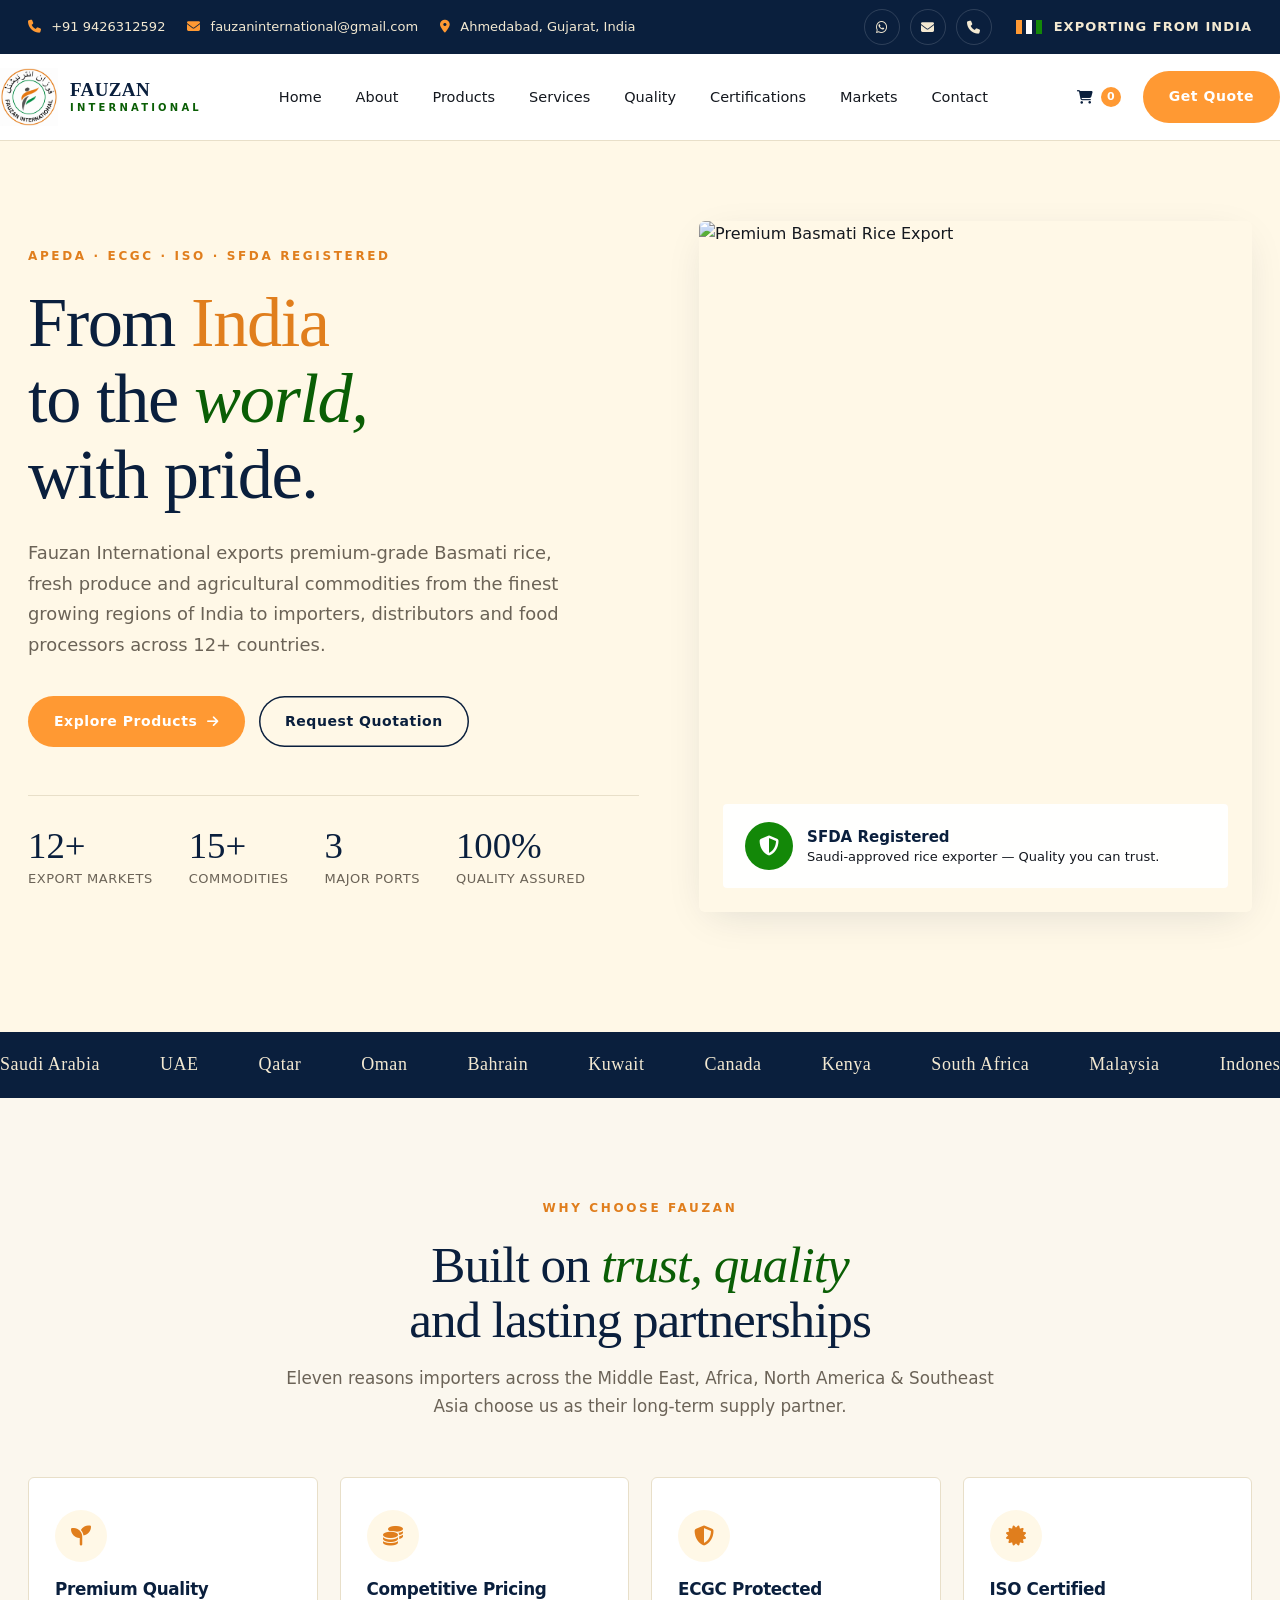
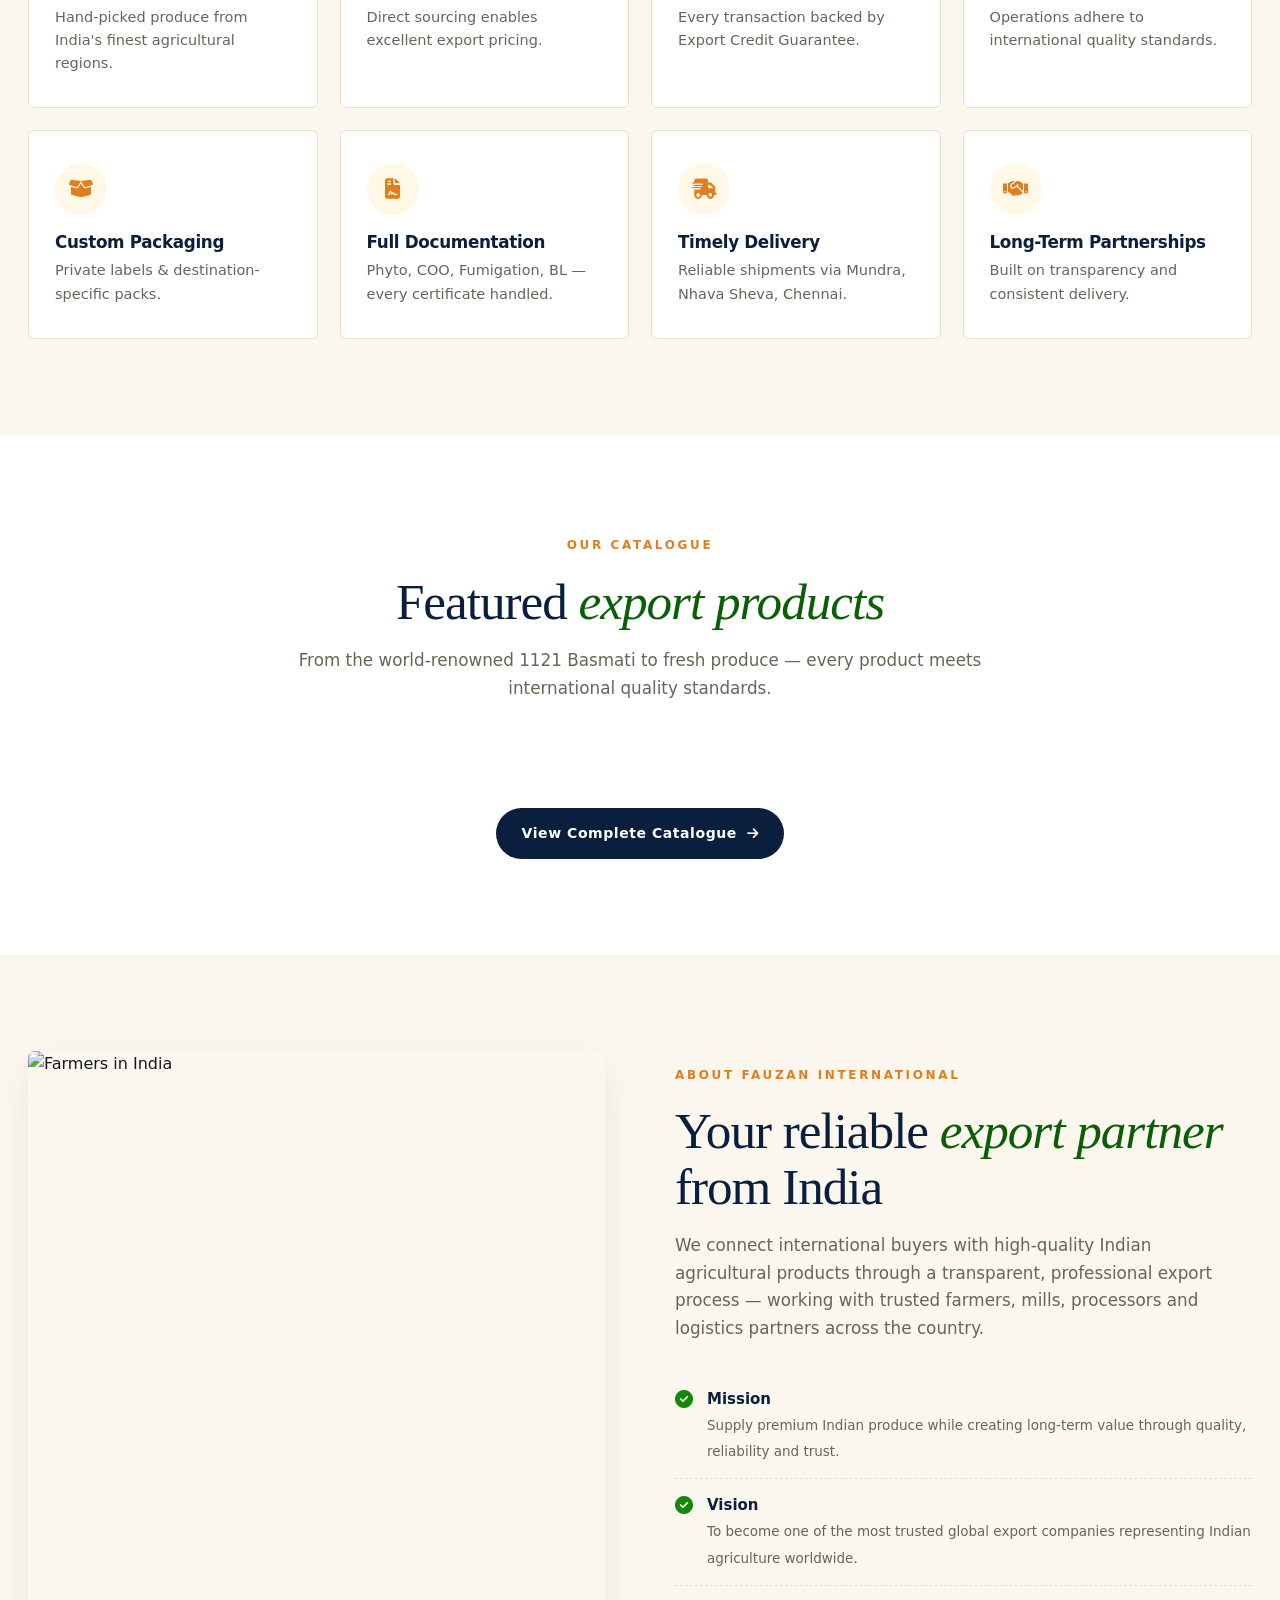
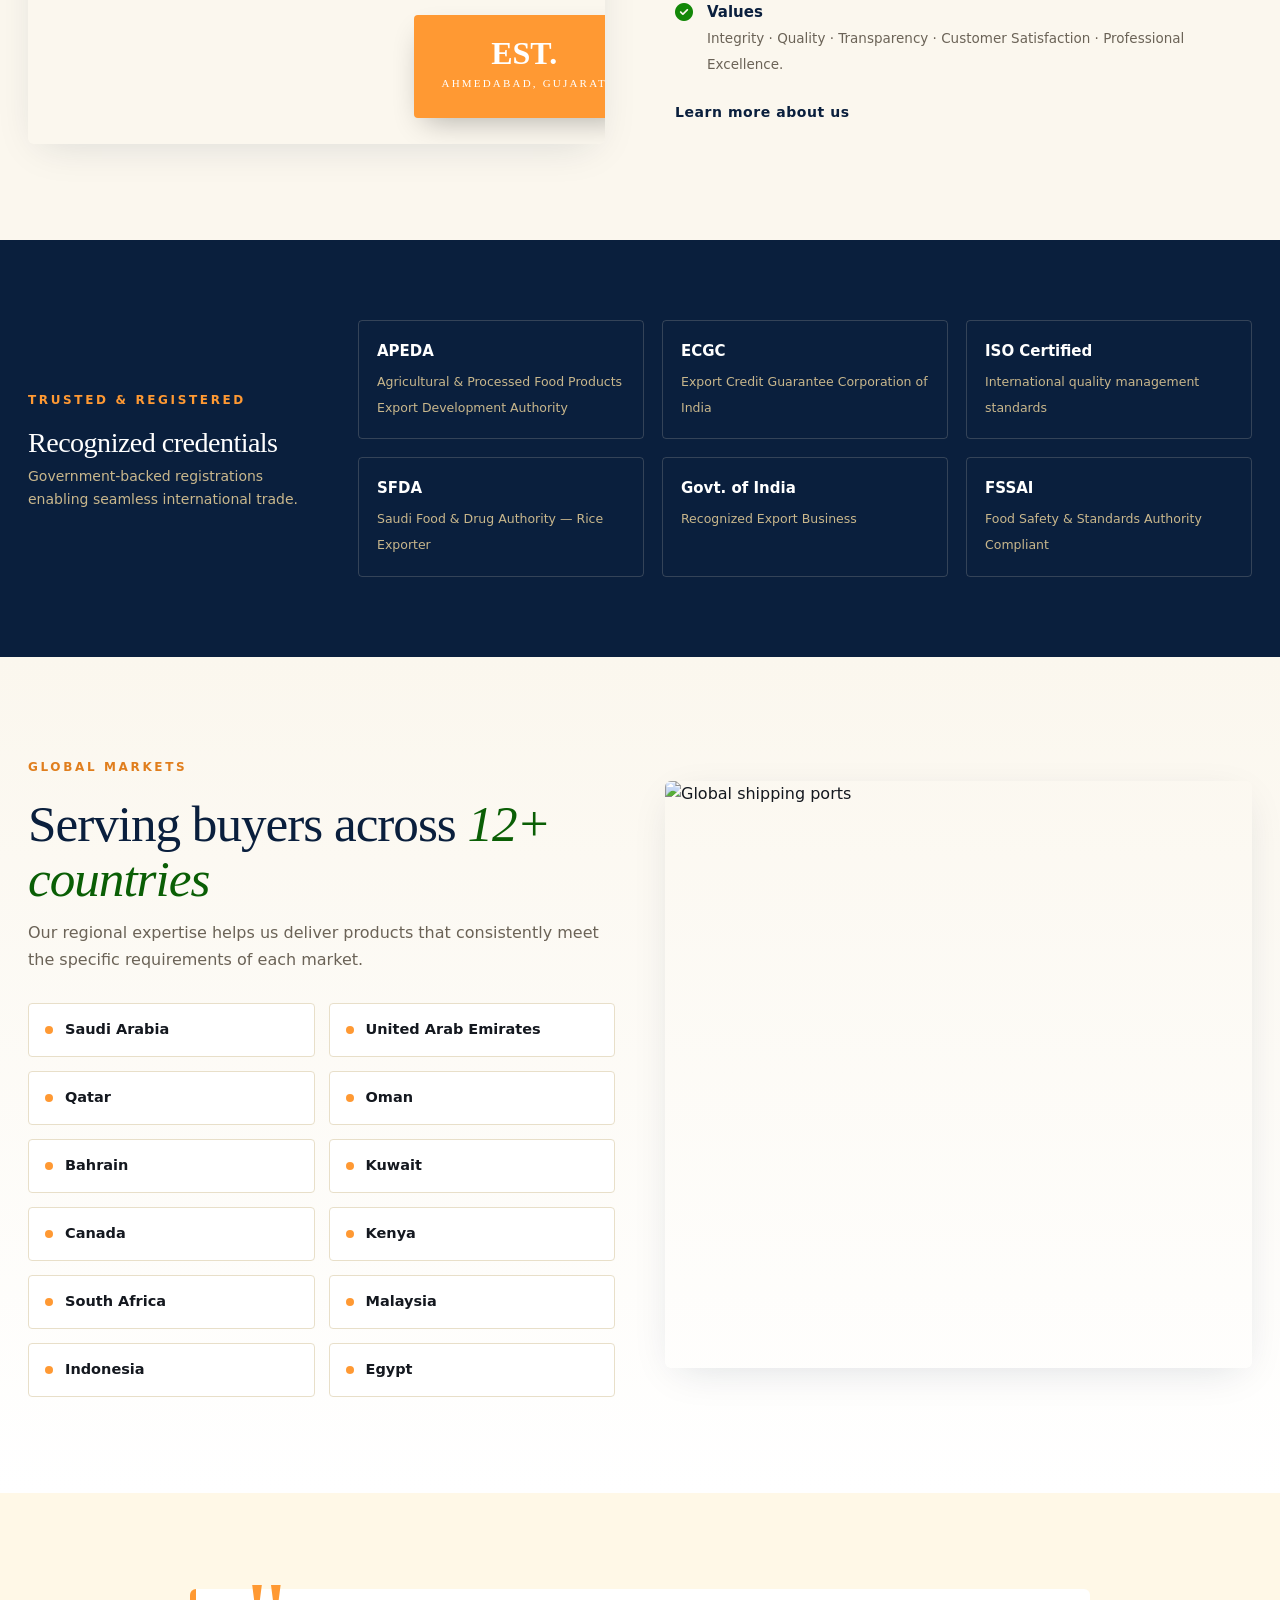
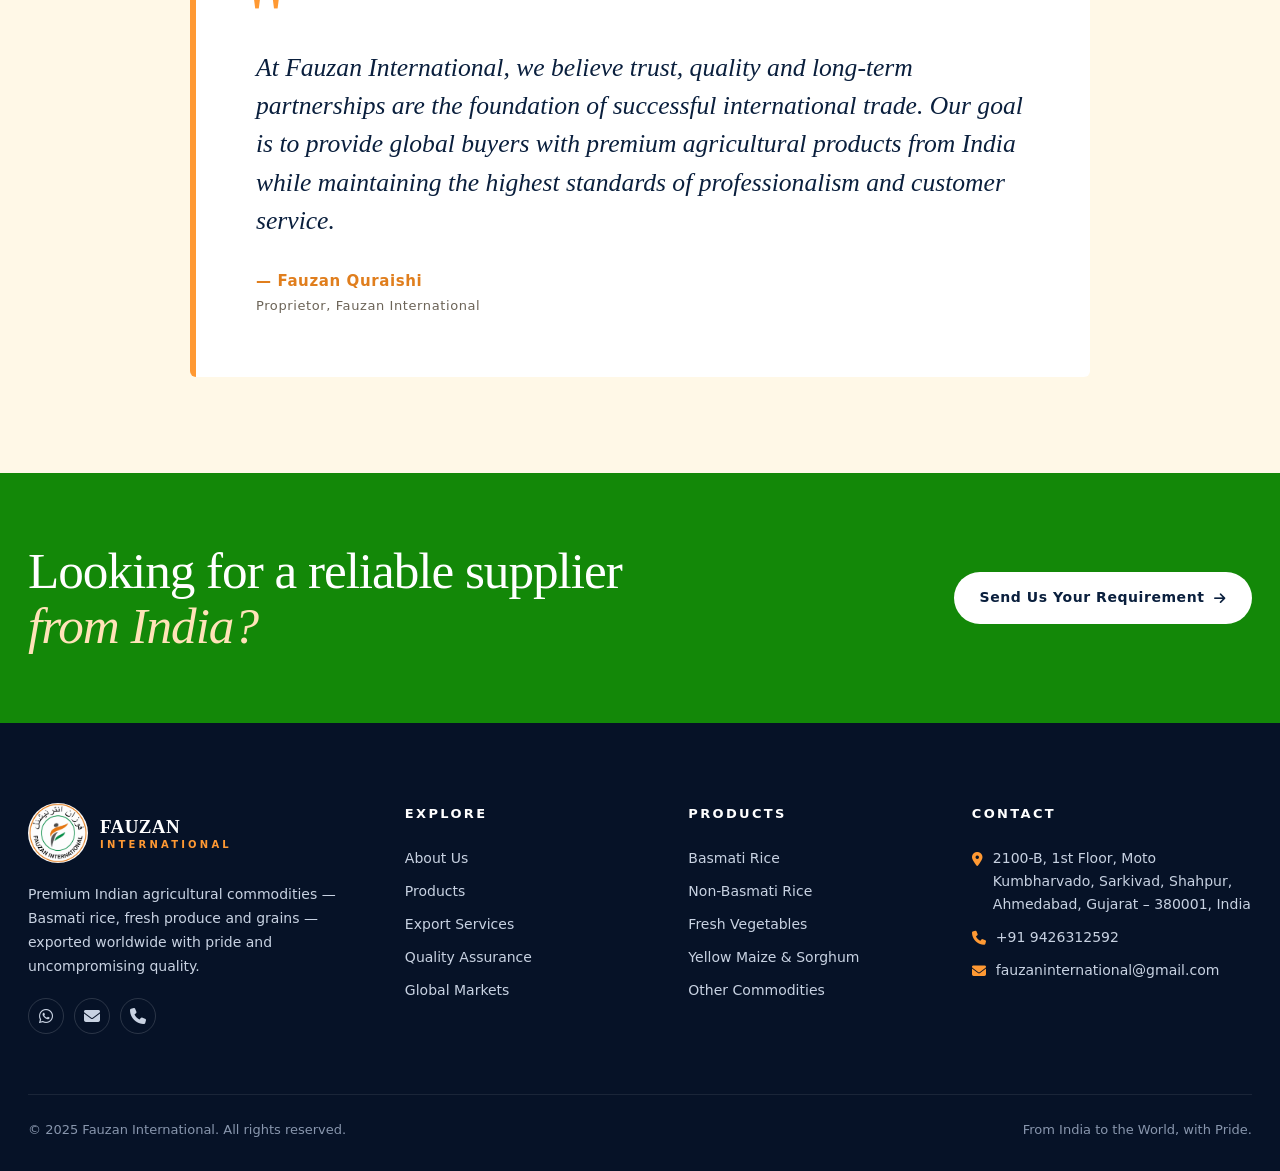
==== commit e848338a: "Update index.html" ====
--- a/index.html
+++ b/index.html
@@ -5,12 +5,17 @@
 <meta name="viewport" content="width=device-width, initial-scale=1.0" />
 <title>Fauzan International — From India to the World, with Pride</title>
 <meta name="description" content="Premium Indian agricultural commodities exporter — Basmati Rice, Onions, Maize, Sorghum, Chilli & more. APEDA, ECGC, ISO & SFDA registered." />
-<link rel="icon" href="/logo.png" type="image/png" />
+<link rel="icon" href="logo.png" type="image/png" />
 <link rel="preconnect" href="https://fonts.googleapis.com" />
 <link rel="preconnect" href="https://fonts.gstatic.com" crossorigin />
 <link rel="stylesheet" href="https://fonts.googleapis.com/css2?family=Fraunces:ital,opsz,wght@0,9..144,300..700;1,9..144,300..700&family=Outfit:wght@300;400;500;600;700&display=swap" />
 <link rel="stylesheet" href="https://cdnjs.cloudflare.com/ajax/libs/font-awesome/6.5.1/css/all.min.css" />
 <link rel="stylesheet" href="style.css" />
+<!-- <style>
+  .topbar-flag .socials {
+    
+  }
+</style> -->
 </head>
 <body>
 
@@ -23,6 +28,11 @@
       <span class="hide-sm"><i class="fa-solid fa-location-dot"></i> Ahmedabad, Gujarat, India</span>
     </div>
     <div class="topbar-flag">
+      <div class="socials" style="margin-right:20px">
+          <a href="https://wa.me/919426312592" target="_blank" aria-label="WhatsApp"><i class="fa-brands fa-whatsapp"></i></a>
+          <a href="mailto:fauzaninternational@gmail.com" aria-label="Email"><i class="fa-solid fa-envelope"></i></a>
+          <a href="tel:+919426312592" aria-label="Phone"><i class="fa-solid fa-phone"></i></a>
+        </div>
       <span class="tri s"></span><span class="tri w"></span><span class="tri g"></span>
       <span style="margin-left:8px">EXPORTING FROM INDIA</span>
     </div>
@@ -313,4 +323,4 @@
 <script src="js/main.js"></script>
 <script>renderProducts("featured-products", "all", 6);</script>
 </body>
-</html>+</html>
